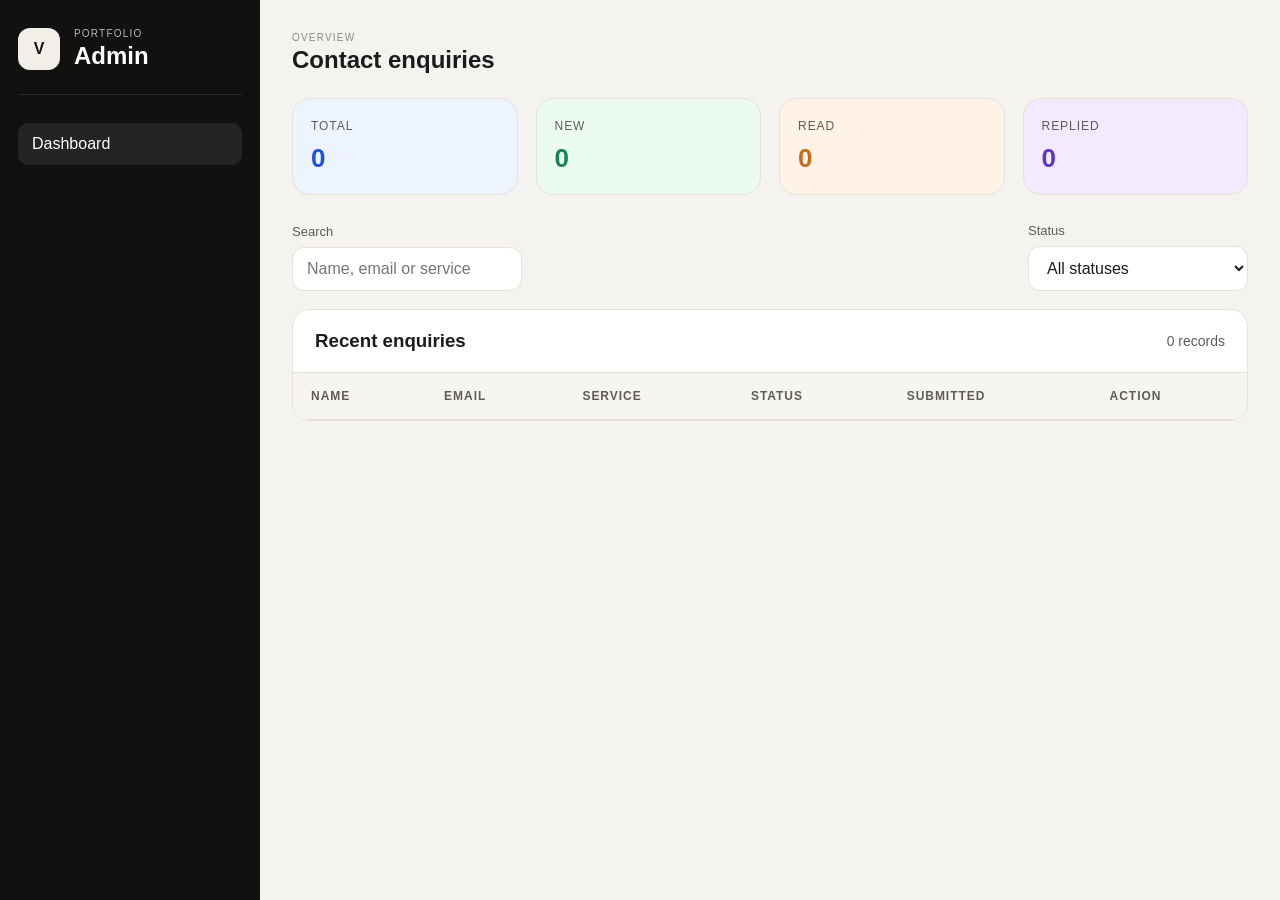
==== server/public/index.html @ 53010e41 "fixed certain bugs" ====
<!DOCTYPE html>
<html lang="en">
  <head>
    <meta charset="UTF-8" />
    <meta name="viewport" content="width=device-width, initial-scale=1.0" />
    <title>Admin Dashboard | Vedang Cinematography</title>
    <style>
      :root {
        --bg: #f5f3ef;
        --panel: #ffffff;
        --panel-soft: #f7f5f2;
        --line: #e7e1d7;
        --text: #1b1b1b;
        --muted: #5f5c58;
        --primary: #111111;
        --primary-soft: #efefeb;
        --blue: #edf4ff;
        --blue-text: #1f52d8;
        --green: #ebfbf0;
        --green-text: #19835a;
        --orange: #fff2e7;
        --orange-text: #c56d1a;
        --purple: #f2ebff;
        --purple-text: #6434c8;
      }

      * { box-sizing: border-box; }

      body {
        margin: 0;
        font-family: Arial, Helvetica, sans-serif;
        background: var(--bg);
        color: var(--text);
      }

      button, input, select {
        font: inherit;
      }

      .dashboard {
        display: grid;
        grid-template-columns: 260px 1fr;
        min-height: 100vh;
      }

      .sidebar {
        background: var(--primary);
        color: #fff;
        padding: 28px 18px;
      }

      .brand {
        display: flex;
        align-items: center;
        gap: 14px;
        border-bottom: 1px solid rgba(255,255,255,0.1);
        padding-bottom: 24px;
      }

      .brand-mark {
        width: 42px;
        height: 42px;
        border-radius: 12px;
        display: grid;
        place-items: center;
        background: #f2efe9;
        color: var(--primary);
        font-weight: 700;
      }

      .eyebrow {
        margin: 0 0 3px;
        text-transform: uppercase;
        letter-spacing: 0.12em;
        font-size: 10px;
        opacity: 0.7;
      }

      .brand h1, .page-header h2, .table-header h3 {
        margin: 0;
      }

      .nav {
        margin-top: 28px;
        display: flex;
        flex-direction: column;
        gap: 12px;
      }

      .nav-item {
        display: block;
        padding: 12px 14px;
        border-radius: 10px;
        color: rgba(255,255,255,0.8);
        text-decoration: none;
      }

      .nav-item.active, .nav-item:hover {
        background: rgba(255,255,255,0.08);
        color: #fff;
      }

      .main {
        padding: 32px;
      }

      .page-header {
        margin-bottom: 24px;
      }

      .page-header .eyebrow {
        color: var(--muted);
      }

      .stats-grid {
        display: grid;
        grid-template-columns: repeat(4, minmax(180px, 1fr));
        gap: 18px;
        margin-bottom: 28px;
      }

      .stat-card {
        background: var(--panel);
        border: 1px solid var(--line);
        border-radius: 18px;
        padding: 20px 18px;
      }

      .stat-card .label {
        display: block;
        margin-bottom: 10px;
        color: var(--muted);
        font-size: 12px;
        text-transform: uppercase;
        letter-spacing: 0.08em;
      }

      .stat-card strong {
        font-size: clamp(26px, 2vw, 38px);
      }

      .accent-blue { background: var(--blue); }
      .accent-blue strong { color: var(--blue-text); }
      .accent-green { background: var(--green); }
      .accent-green strong { color: var(--green-text); }
      .accent-orange { background: var(--orange); }
      .accent-orange strong { color: var(--orange-text); }
      .accent-purple { background: var(--purple); }
      .accent-purple strong { color: var(--purple-text); }

      .toolbar {
        display: flex;
        justify-content: space-between;
        align-items: end;
        gap: 16px;
        flex-wrap: wrap;
        margin-bottom: 18px;
      }

      .toolbar-group {
        display: flex;
        flex-direction: column;
        gap: 8px;
      }

      .toolbar-group label {
        color: var(--muted);
        font-size: 13px;
      }

      .toolbar-group input,
      .toolbar-group select {
        min-width: 220px;
        padding: 12px 14px;
        border: 1px solid var(--line);
        border-radius: 12px;
        background: var(--panel);
        color: var(--text);
      }

      .table-panel {
        background: var(--panel);
        border: 1px solid var(--line);
        border-radius: 18px;
        overflow: hidden;
      }

      .table-header {
        display: flex;
        justify-content: space-between;
        align-items: center;
        padding: 20px 22px;
        border-bottom: 1px solid var(--line);
      }

      .table-header span {
        color: var(--muted);
        font-size: 14px;
      }

      .table-wrapper {
        overflow-x: auto;
      }

      table {
        width: 100%;
        border-collapse: collapse;
        min-width: 900px;
      }

      th, td {
        padding: 16px 18px;
        text-align: left;
        border-bottom: 1px solid var(--line);
        vertical-align: top;
      }

      th {
        background: var(--panel-soft);
        color: var(--muted);
        font-size: 12px;
        text-transform: uppercase;
        letter-spacing: 0.08em;
      }

      tbody tr:hover {
        background: #faf9f7;
      }

      .service-pill, .status-pill {
        display: inline-flex;
        align-items: center;
        border-radius: 999px;
        padding: 7px 10px;
        font-size: 12px;
        font-weight: 600;
        text-transform: capitalize;
      }

      .service-pill {
        background: #f0efee;
        color: #31312f;
      }

      .status-pill {
        background: #edf1ff;
        color: #3556c8;
      }

      .status-new { background: #e9f2ff; color: #1f5ae1; }
      .status-read { background: #ebfbf0; color: #19835a; }
      .status-replied { background: #f2ebff; color: #6434c8; }
      .status-archived { background: #f0f0ef; color: #4e4d4a; }

      .status-select {
        border: 1px solid var(--line);
        background: #fff;
        border-radius: 10px;
        padding: 9px 12px;
        cursor: pointer;
        transition: all 0.25s ease;
      }

      .status-select:hover {
        border-color: #888;
        box-shadow: 0 2px 8px rgba(0,0,0,0.06);
      }

      .status-select:focus {
        border-color: var(--primary);
        outline: none;
        box-shadow: 0 0 0 3px rgba(0,0,0,0.1);
      }

      .message-btn {
        border: 1px solid transparent;
        border-radius: 8px;
        background: var(--primary-soft);
        color: var(--text);
        padding: 8px 14px;
        font-weight: 500;
        cursor: pointer;
        transition: all 0.25s cubic-bezier(0.2, 0.8, 0.2, 1);
        will-change: transform, box-shadow;
      }

      .message-btn:hover {
        background: var(--primary);
        color: #fff;
        transform: translateY(-2px);
        box-shadow: 0 4px 12px rgba(0,0,0,0.15);
      }

      .message-btn:active {
        transform: translateY(0);
      }

      .empty-state {
        text-align: center;
        color: var(--muted);
        padding: 32px;
      }

      @media (max-width: 900px) {
        .dashboard {
          grid-template-columns: 1fr;
        }

        .stats-grid {
          grid-template-columns: repeat(2, minmax(160px, 1fr));
        }
      }

      @media (max-width: 560px) {
        .main { padding: 20px 14px; }
        .stats-grid { grid-template-columns: 1fr; }
        .toolbar { align-items: stretch; }
        .toolbar-group, .toolbar-group input, .toolbar-group select { width: 100%; }
      }
    </style>
  </head>
  <body>
    <div class="dashboard">
      <aside class="sidebar">
        <div class="brand">
          <span class="brand-mark">V</span>
          <div>
            <p class="eyebrow">Portfolio</p>
            <h1>Admin</h1>
          </div>
        </div>

        <nav class="nav">
          <a class="nav-item active" href="/admin">Dashboard</a>
        </nav>
      </aside>

      <main class="main">
        <header class="page-header">
          <p class="eyebrow">Overview</p>
          <h2>Contact enquiries</h2>
        </header>

        <section class="stats-grid">
          <article class="stat-card accent-blue">
            <span class="label">Total</span>
            <strong id="totalContacts">0</strong>
          </article>
          <article class="stat-card accent-green">
            <span class="label">New</span>
            <strong id="newContacts">0</strong>
          </article>
          <article class="stat-card accent-orange">
            <span class="label">Read</span>
            <strong id="readContacts">0</strong>
          </article>
          <article class="stat-card accent-purple">
            <span class="label">Replied</span>
            <strong id="repliedContacts">0</strong>
          </article>
        </section>

        <section class="toolbar">
          <div class="toolbar-group">
            <label for="searchInput">Search</label>
            <input id="searchInput" type="text" placeholder="Name, email or service" />
          </div>
          <div class="toolbar-group">
            <label for="statusFilter">Status</label>
            <select id="statusFilter">
              <option value="">All statuses</option>
              <option value="new">New</option>
              <option value="read">Read</option>
              <option value="replied">Replied</option>
              <option value="archived">Archived</option>
            </select>
          </div>
        </section>

        <section class="table-panel">
          <div class="table-header">
            <h3>Recent enquiries</h3>
            <span id="recordsCount">0 records</span>
          </div>

          <div class="table-wrapper">
            <table>
              <thead>
                <tr>
                  <th>Name</th>
                  <th>Email</th>
                  <th>Service</th>
                  <th>Status</th>
                  <th>Submitted</th>
                  <th>Action</th>
                </tr>
              </thead>
              <tbody id="contactTableBody"></tbody>
            </table>
          </div>
        </section>
      </main>
    </div>

    <script src="/admin/admin.js"></script>
  </body>
</html>
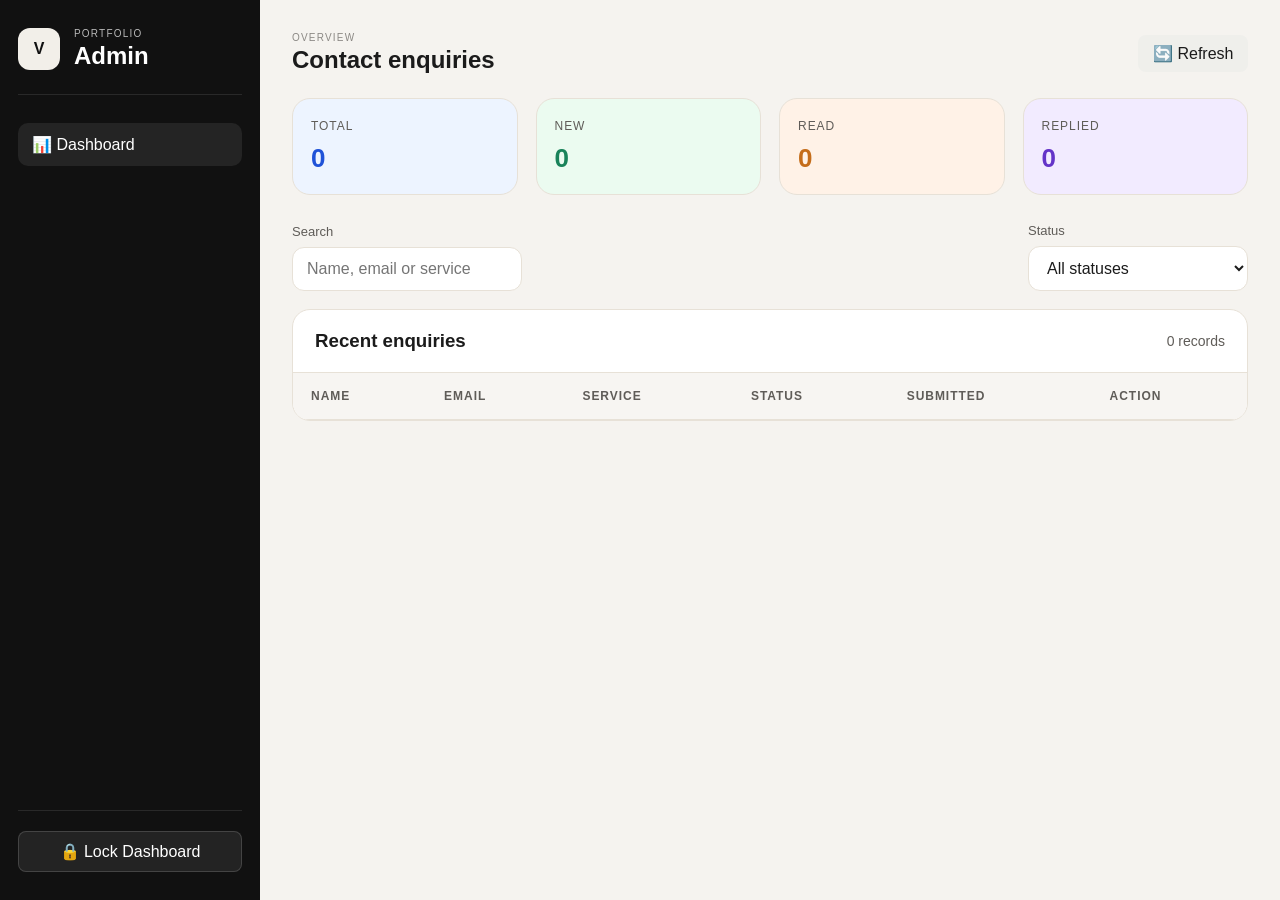
==== commit 9e723f58: "Fixes" ====
--- a/server/public/index.html
+++ b/server/public/index.html
@@ -28,7 +28,7 @@
 
       body {
         margin: 0;
-        font-family: Arial, Helvetica, sans-serif;
+        font-family: -apple-system, BlinkMacSystemFont, 'Segoe UI', Roboto, Helvetica, Arial, sans-serif;
         background: var(--bg);
         color: var(--text);
       }
@@ -47,6 +47,9 @@
         background: var(--primary);
         color: #fff;
         padding: 28px 18px;
+        display: flex;
+        flex-direction: column;
+        justify-content: space-between;
       }
 
       .brand {
@@ -88,11 +91,14 @@
       }
 
       .nav-item {
-        display: block;
+        display: flex;
+        align-items: center;
+        gap: 10px;
         padding: 12px 14px;
         border-radius: 10px;
         color: rgba(255,255,255,0.8);
         text-decoration: none;
+        transition: background-color 0.2s ease;
       }
 
       .nav-item.active, .nav-item:hover {
@@ -100,12 +106,37 @@
         color: #fff;
       }
 
+      .sidebar-footer {
+        border-top: 1px solid rgba(255,255,255,0.1);
+        padding-top: 20px;
+      }
+
+      .logout-btn {
+        width: 100%;
+        background: rgba(255,255,255,0.08);
+        border: 1px solid rgba(255,255,255,0.15);
+        color: #fff;
+        padding: 10px 14px;
+        border-radius: 8px;
+        cursor: pointer;
+        font-weight: 500;
+        transition: all 0.2s ease;
+      }
+
+      .logout-btn:hover {
+        background: #e74c3c;
+        border-color: #e74c3c;
+      }
+
       .main {
         padding: 32px;
       }
 
       .page-header {
         margin-bottom: 24px;
+        display: flex;
+        justify-content: space-between;
+        align-items: center;
       }
 
       .page-header .eyebrow {
@@ -246,11 +277,6 @@
         background: #edf1ff;
         color: #3556c8;
       }
-
-      .status-new { background: #e9f2ff; color: #1f5ae1; }
-      .status-read { background: #ebfbf0; color: #19835a; }
-      .status-replied { background: #f2ebff; color: #6434c8; }
-      .status-archived { background: #f0f0ef; color: #4e4d4a; }
 
       .status-select {
         border: 1px solid var(--line);
@@ -301,9 +327,78 @@
         padding: 32px;
       }
 
+      /* Modal Backdrop & Dialog */
+      .modal-backdrop {
+        position: fixed;
+        top: 0;
+        left: 0;
+        width: 100vw;
+        height: 100vh;
+        background: rgba(0, 0, 0, 0.6);
+        backdrop-filter: blur(4px);
+        display: none;
+        justify-content: center;
+        align-items: center;
+        z-index: 9999;
+      }
+
+      .modal-dialog {
+        background: #fff;
+        border-radius: 16px;
+        padding: 24px;
+        width: 90%;
+        max-width: 520px;
+        box-shadow: 0 20px 40px rgba(0, 0, 0, 0.2);
+        animation: fadeInScale 0.25s ease forwards;
+      }
+
+      .auth-dialog {
+        max-width: 420px;
+      }
+
+      .modal-header {
+        display: flex;
+        justify-content: space-between;
+        align-items: center;
+        margin-bottom: 16px;
+      }
+
+      .modal-header h3 {
+        margin: 0;
+        font-size: 1.25rem;
+      }
+
+      .modal-close {
+        background: none;
+        border: none;
+        font-size: 1.5rem;
+        cursor: pointer;
+        color: var(--muted);
+        line-height: 1;
+      }
+
+      .modal-close:hover {
+        color: var(--text);
+      }
+
+      @keyframes fadeInScale {
+        from {
+          opacity: 0;
+          transform: scale(0.95);
+        }
+        to {
+          opacity: 1;
+          transform: scale(1);
+        }
+      }
+
       @media (max-width: 900px) {
         .dashboard {
           grid-template-columns: 1fr;
+        }
+
+        .sidebar {
+          padding: 20px;
         }
 
         .stats-grid {
@@ -322,23 +417,32 @@
   <body>
     <div class="dashboard">
       <aside class="sidebar">
-        <div class="brand">
-          <span class="brand-mark">V</span>
-          <div>
-            <p class="eyebrow">Portfolio</p>
-            <h1>Admin</h1>
+        <div>
+          <div class="brand">
+            <span class="brand-mark">V</span>
+            <div>
+              <p class="eyebrow">Portfolio</p>
+              <h1>Admin</h1>
+            </div>
           </div>
+
+          <nav class="nav">
+            <a class="nav-item active" href="/admin">📊 Dashboard</a>
+          </nav>
         </div>
 
-        <nav class="nav">
-          <a class="nav-item active" href="/admin">Dashboard</a>
-        </nav>
+        <div class="sidebar-footer">
+          <button class="logout-btn" type="button" onclick="logoutAdmin()">🔒 Lock Dashboard</button>
+        </div>
       </aside>
 
       <main class="main">
         <header class="page-header">
-          <p class="eyebrow">Overview</p>
-          <h2>Contact enquiries</h2>
+          <div>
+            <p class="eyebrow">Overview</p>
+            <h2>Contact enquiries</h2>
+          </div>
+          <button class="message-btn" type="button" onclick="loadDashboard()">🔄 Refresh</button>
         </header>
 
         <section class="stats-grid">
